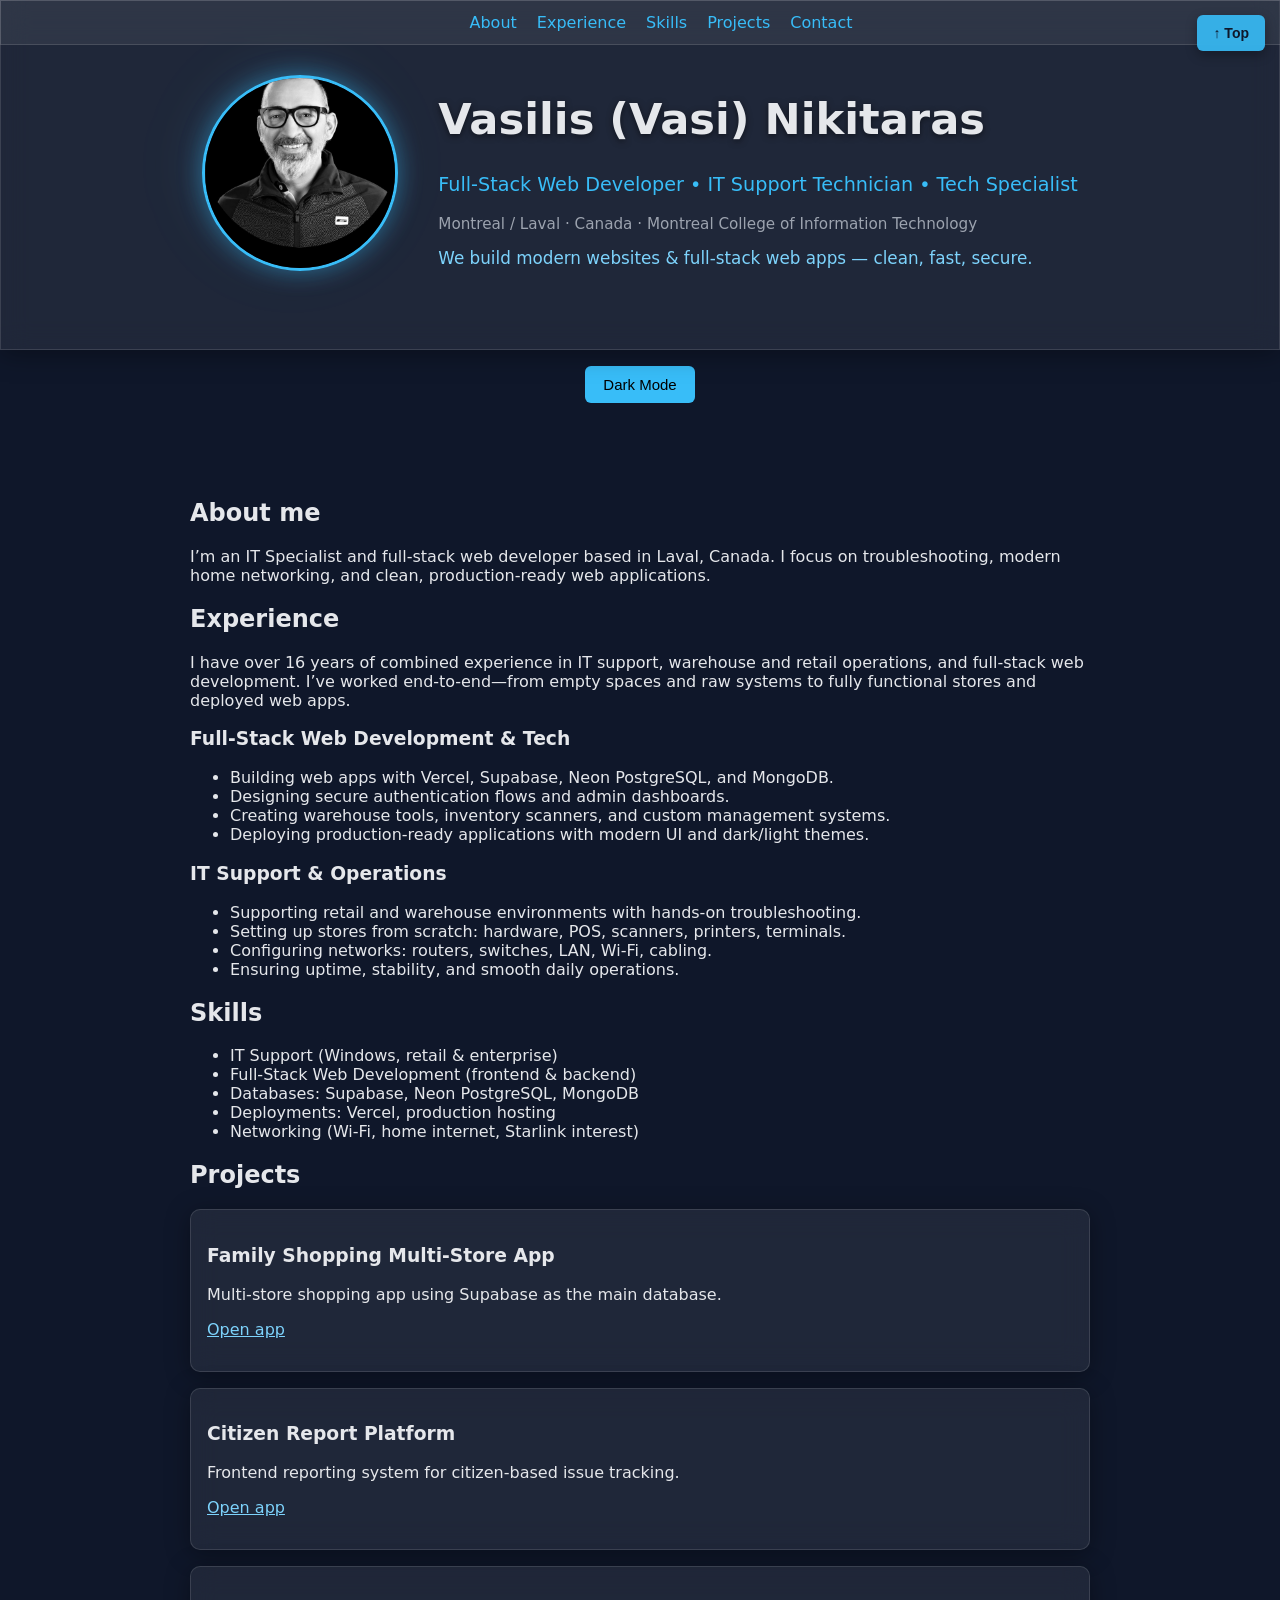
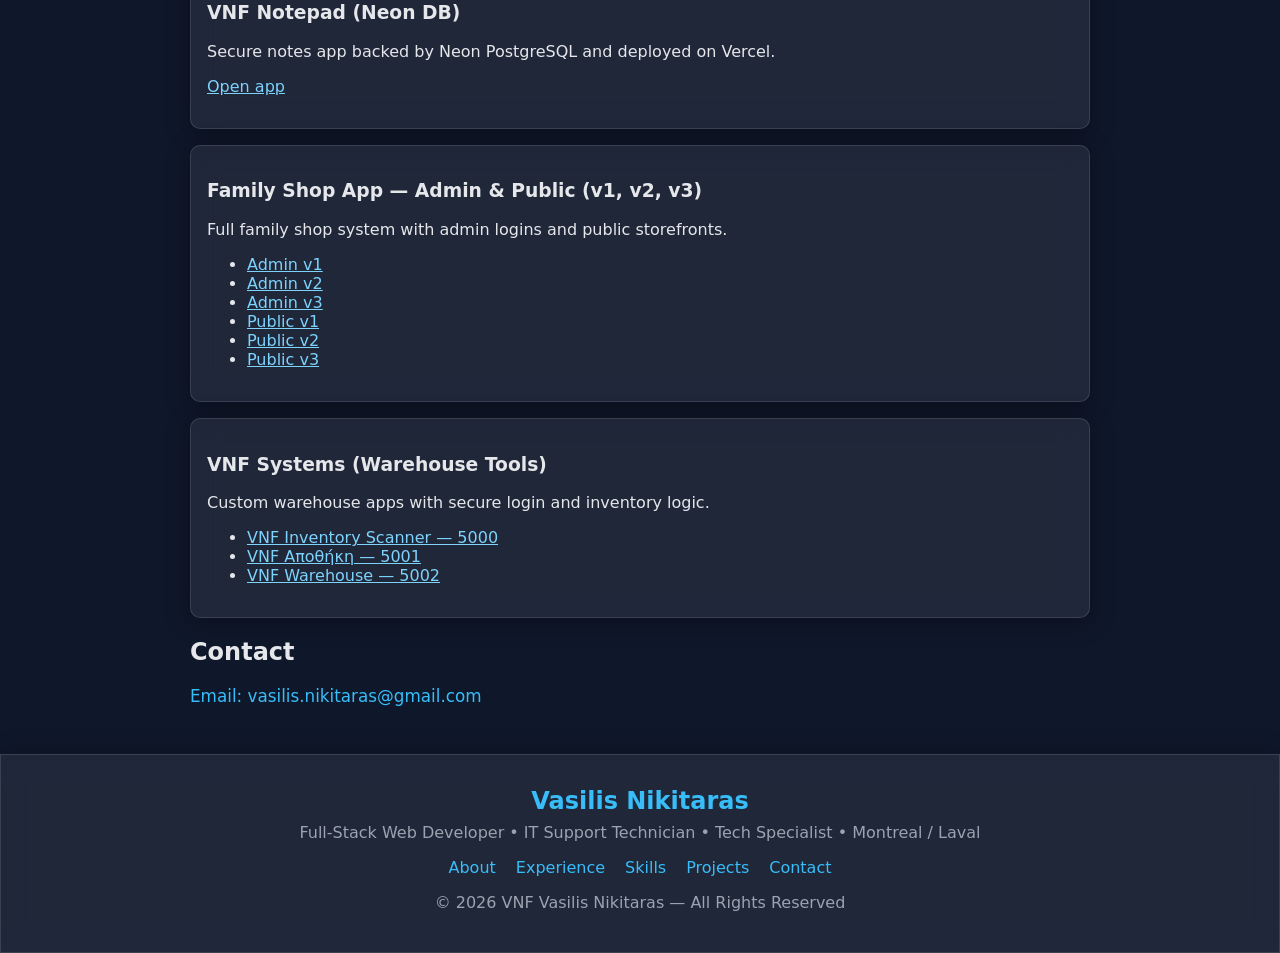
==== public/index.html @ 08d8224a "move all files into public folder" ====
<!DOCTYPE html>
<html lang="en">
<head>
  <meta charset="UTF-8">
  <title>Vasilis Nikitaras • IT Support & Web Dev</title>
  <link rel="stylesheet" href="css/style.css">
</head>
<body>

<button class="back-to-top" onclick="window.scrollTo({top: 0, behavior: 'smooth'})">
  ↑ Top
</button>

<!-- Navbar -->
<nav class="navbar glass">
  <a href="#about">About</a>
  <a href="#experience">Experience</a>
  <a href="#skills">Skills</a>
  <a href="#projects">Projects</a>
  <a href="#contact">Contact</a>
</nav>

<!-- Hero -->
<header class="hero glass">
  <div class="hero-content">

    <div class="hero-left">
      <img src="images/profile.png" alt="Vasilis Nikitaras" class="profile-photo">
    </div>

    <div class="hero-right">
      <h1>Vasilis (Vasi) Nikitaras</h1>
      <p class="tagline">Full‑Stack Web Developer • IT Support Technician • Tech Specialist</p>
      <p class="location">Montreal / Laval · Canada · Montreal College of Information Technology</p>
      <p class="builds">We build modern websites & full‑stack web apps — clean, fast, secure.</p>
    </div>

  </div>
</header>

<!-- Theme toggle -->
<button id="themeToggle" class="theme-btn">Dark Mode</button>

<main>

  <!-- About -->
  <section id="about" class="about scroll-animate">
    <h2>About me</h2>
    <p>
      I’m an IT Specialist and full‑stack web developer based in Laval, Canada.
      I focus on troubleshooting, modern home networking, and clean, production‑ready web applications.
    </p>
  </section>

  <!-- Experience -->
  <section id="experience" class="experience scroll-animate">
    <h2>Experience</h2>

    <p>
      I have over 16 years of combined experience in IT support, warehouse and retail operations,
      and full‑stack web development. I’ve worked end‑to‑end—from empty spaces and raw systems
      to fully functional stores and deployed web apps.
    </p>

    <h3>Full‑Stack Web Development & Tech</h3>
    <ul>
      <li>Building web apps with Vercel, Supabase, Neon PostgreSQL, and MongoDB.</li>
      <li>Designing secure authentication flows and admin dashboards.</li>
      <li>Creating warehouse tools, inventory scanners, and custom management systems.</li>
      <li>Deploying production‑ready applications with modern UI and dark/light themes.</li>
    </ul>

    <h3>IT Support & Operations</h3>
    <ul>
      <li>Supporting retail and warehouse environments with hands‑on troubleshooting.</li>
      <li>Setting up stores from scratch: hardware, POS, scanners, printers, terminals.</li>
      <li>Configuring networks: routers, switches, LAN, Wi‑Fi, cabling.</li>
      <li>Ensuring uptime, stability, and smooth daily operations.</li>
    </ul>
  </section>

  <!-- Skills -->
  <section id="skills" class="skills scroll-animate">
    <h2>Skills</h2>
    <ul>
      <li>IT Support (Windows, retail & enterprise)</li>
      <li>Full‑Stack Web Development (frontend & backend)</li>
      <li>Databases: Supabase, Neon PostgreSQL, MongoDB</li>
      <li>Deployments: Vercel, production hosting</li>
      <li>Networking (Wi‑Fi, home internet, Starlink interest)</li>
    </ul>
  </section>

  <!-- Projects -->
  <section id="projects" class="projects scroll-animate">
    <h2>Projects</h2>

    <div class="project glass">
      <h3>Family Shopping Multi‑Store App</h3>
      <p>Multi‑store shopping app using Supabase as the main database.</p>
      <p><a href="https://family-shopping-multi.vercel.app/auth.html" target="_blank">Open app</a></p>
    </div>

    <div class="project glass">
      <h3>Citizen Report Platform</h3>
      <p>Frontend reporting system for citizen‑based issue tracking.</p>
      <p><a href="https://citizen-report-frontend-main.vercel.app/auth.html" target="_blank">Open app</a></p>
    </div>

    <div class="project glass">
      <h3>VNF Notepad (Neon DB)</h3>
      <p>Secure notes app backed by Neon PostgreSQL and deployed on Vercel.</p>
      <p><a href="https://vnf-notepad.vercel.app/auth.html" target="_blank">Open app</a></p>
    </div>

    <div class="project glass">
      <h3>Family Shop App — Admin & Public (v1, v2, v3)</h3>
      <p>Full family shop system with admin logins and public storefronts.</p>
      <ul>
        <li><a href="https://family-shop-app.vercel.app/auth.html" target="_blank">Admin v1</a></li>
        <li><a href="https://family-shop-app-v2.vercel.app/auth.html" target="_blank">Admin v2</a></li>
        <li><a href="https://family-shop-app-v3-five.vercel.app/auth.html" target="_blank">Admin v3</a></li>
        <li><a href="https://family-shop-app.vercel.app/auth.html" target="_blank">Public v1</a></li>
        <li><a href="https://family-shop-app-v2.vercel.app/auth.html" target="_blank">Public v2</a></li>
        <li><a href="https://family-shop-app-v3-five.vercel.app/auth.html" target="_blank">Public v3</a></li>
      </ul>
    </div>

    <div class="project glass">
      <h3>VNF Systems (Warehouse Tools)</h3>
      <p>Custom warehouse apps with secure login and inventory logic.</p>
      <ul>
        <li><a href="https://warehouse-5000.vercel.app/auth.html" target="_blank">VNF Inventory Scanner — 5000</a></li>
        <li><a href="https://warehouse-5001.vercel.app/auth.html" target="_blank">VNF Αποθήκη — 5001</a></li>
        <li><a href="https://warehouse-5002.vercel.app/auth.html" target="_blank">VNF Warehouse — 5002</a></li>
      </ul>
    </div>

  </section>

  <!-- Contact -->
  <section id="contact" class="contact scroll-animate">
    <h2>Contact</h2>
    <p>Email: vasilis.nikitaras@gmail.com</p>
  </section>

</main>

<!-- Footer -->
<footer class="footer glass scroll-animate">
  <div class="footer-content">
    <h3>Vasilis Nikitaras</h3>
    <p>Full‑Stack Web Developer • IT Support Technician • Tech Specialist • Montreal / Laval</p>

    <div class="footer-links">
      <a href="#about">About</a>
      <a href="#experience">Experience</a>
      <a href="#skills">Skills</a>
      <a href="#projects">Projects</a>
      <a href="#contact">Contact</a>
    </div>

    <p class="copyright">© 2026 VNF Vasilis Nikitaras — All Rights Reserved</p>
  </div>
</footer>

<script src="js/app.js"></script>
</body>
</html>
---- public/css/style.css ----
/* ===== Base ===== */
body {
  margin: 0;
  font-family: system-ui;
  background: #0f172a;
  color: #e5e7eb;
  transition: background 0.3s, color 0.3s;
}

html {
  scroll-behavior: smooth;
}

main {
  max-width: 900px;
  margin: 6rem auto 2rem;
  padding: 0 1rem;
}

/* ===== Glass UI ===== */
.glass {
  backdrop-filter: blur(14px);
  background: rgba(255,255,255,0.07);
  border: 1px solid rgba(255,255,255,0.12);
  box-shadow: 0 4px 25px rgba(0,0,0,0.35);
  transition: 0.3s;
}

/* ===== Navbar ===== */
.navbar {
  position: fixed;
  top: 0;
  width: 100%;
  padding: 12px 20px;
  display: flex;
  justify-content: center;
  gap: 20px;
  z-index: 999;
}

.navbar a {
  color: #38bdf8;
  text-decoration: none;
  font-weight: 500;
  transition: 0.2s;
}

.navbar a:hover {
  text-decoration: underline;
  color: #7dd3fc;
}

/* ===== Hero with Photo ===== */
.hero {
  padding: 4rem 1rem;
}

.hero-content {
  display: flex;
  align-items: center;
  justify-content: center;
  flex-wrap: wrap;
  gap: 2.5rem;
  position: relative;
}

/* Gradient spotlight behind photo */
.hero-left {
  position: relative;
}

.hero-left::before {
  content: "";
  position: absolute;
  width: 240px;
  height: 240px;
  border-radius: 50%;
  background: radial-gradient(circle, rgba(56,189,248,0.25), transparent 70%);
  top: -30px;
  left: -30px;
  filter: blur(25px);
  z-index: -1;
}

/* Photo */
.profile-photo {
  width: 190px;
  height: 190px;
  border-radius: 50%;
  object-fit: cover;
  border: 3px solid #38bdf8;
  box-shadow: 0 0 25px rgba(56,189,248,0.45);
  transition: 0.3s ease;
}

/* Hover glow */
.profile-photo:hover {
  transform: scale(1.04);
  box-shadow: 0 0 40px rgba(56,189,248,0.8);
}

/* Hero text */
.hero-right h1 {
  font-size: 2.7rem;
  color: #e5e7eb;
  text-shadow: 0 2px 6px rgba(0,0,0,0.5);
}

.tagline {
  font-size: 1.2rem;
  color: #38bdf8;
}

.location {
  font-size: 0.95rem;
  color: #9ca3af;
}

.builds {
  font-size: 1.05rem;
  color: #7dd3fc;
  margin-top: 0.5rem;
}

/* ===== Theme Toggle ===== */
.theme-btn {
  margin: 1rem auto;
  display: block;
  padding: 10px 18px;
  background: #38bdf8;
  border: none;
  border-radius: 6px;
  cursor: pointer;
  font-size: 15px;
  transition: 0.3s;
}

.theme-btn:hover {
  background: #7dd3fc;
}

/* ===== Light Mode ===== */
body.light {
  background: #f5f5f5;
  color: #111;
}

body.light .glass {
  background: rgba(255,255,255,0.65);
  border-color: #ccc;
}

body.light .hero-right h1 {
  color: #111;
  text-shadow: none;
}

body.light .tagline {
  color: #0077cc;
}

body.light .builds {
  color: #005fa3;
}

/* ===== Fix invisible links in dark mode ===== */
body:not(.light) a {
  color: #38bdf8 !important;
}

body:not(.light) .project a {
  color: #7dd3fc !important;
}

body:not(.light) .project ul li a {
  color: #7dd3fc !important;
}

/* ===== Animations ===== */
.scroll-animate {
  opacity: 0;
  transform: translateY(30px);
  transition: all 0.8s ease;
}

.scroll-animate.visible {
  opacity: 1;
  transform: translateY(0);
}

/* ===== Project Cards ===== */
.project {
  padding: 1rem;
  border-radius: 10px;
  margin-bottom: 1rem;
  transition: transform 0.25s, box-shadow 0.25s;
}

/* Hover lift */
.project:hover {
  transform: translateY(-5px);
  box-shadow: 0 4px 14px rgba(0,0,0,0.35);
}

/* Micro‑animations for projects */
.project {
  opacity: 0;
  transform: translateY(20px) scale(0.98);
  transition: all 0.6s ease;
}

.project.show {
  opacity: 1;
  transform: translateY(0) scale(1);
}

/* ===== Premium link hover ===== */
a {
  position: relative;
  transition: color 0.3s ease;
}

a::after {
  content: "";
  position: absolute;
  left: 0;
  bottom: -3px;
  width: 0%;
  height: 2px;
  background: currentColor;
  transition: width 0.3s ease;
}

a:hover::after {
  width: 100%;
}

/* ===== Contact ===== */
.contact p {
  color: #38bdf8;
  font-size: 1.05rem;
}

/* ===== Footer ===== */
.footer {
  margin-top: 3rem;
  padding: 2rem 1rem;
  text-align: center;
}

.footer-content h3 {
  margin: 0;
  font-size: 1.5rem;
  color: #38bdf8;
}

.footer-content p {
  margin: 0.5rem 0;
  color: #9ca3af;
}

.footer-links {
  margin: 1rem 0;
  display: flex;
  justify-content: center;
  gap: 20px;
}

.footer-links a {
  color: #38bdf8;
  text-decoration: none;
  font-weight: 500;
  transition: 0.2s;
}

.footer-links a:hover {
  text-decoration: underline;
  color: #7dd3fc;
}

/* ===== Responsive ===== */
@media (max-width: 600px) {
  .footer-links {
    flex-direction: column;
    gap: 10px;
  }

  .hero-right h1 {
    font-size: 2.2rem;
  }

  main {
    margin-top: 7rem;
  }
}

/* ===== Back to Top Button ===== */
.back-to-top {
  position: fixed;
  top: 15px;
  right: 15px;
  padding: 10px 16px;
  background: rgba(56,189,248,0.9);
  color: #0f172a;
  border: none;
  border-radius: 6px;
  cursor: pointer;
  font-weight: 600;
  font-size: 14px;
  box-shadow: 0 4px 12px rgba(0,0,0,0.3);
  backdrop-filter: blur(6px);
  transition: 0.3s;
  z-index: 9999;
}

.back-to-top:hover {
  background: #7dd3fc;
  transform: translateY(-2px);
}

/* Hide on small screens */
@media (max-width: 600px) {
  .back-to-top {
    display: none;
  }
}
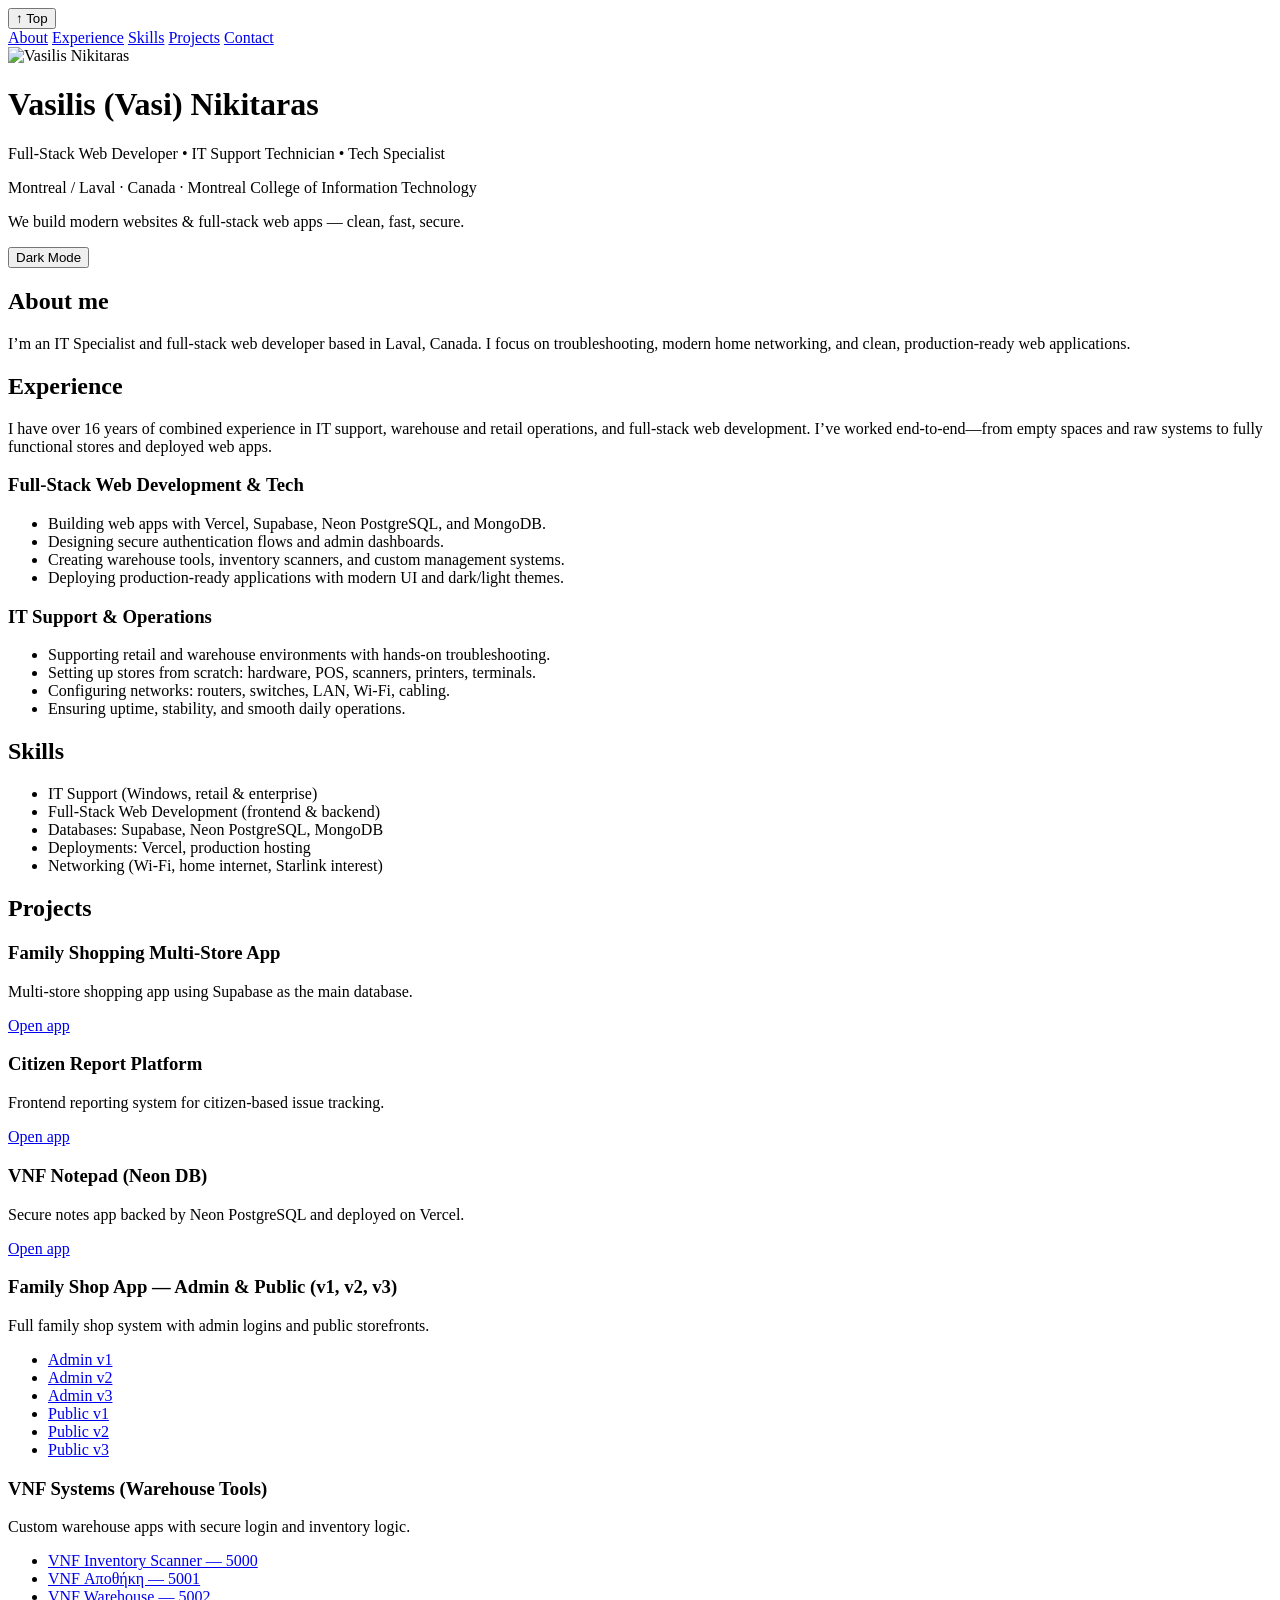
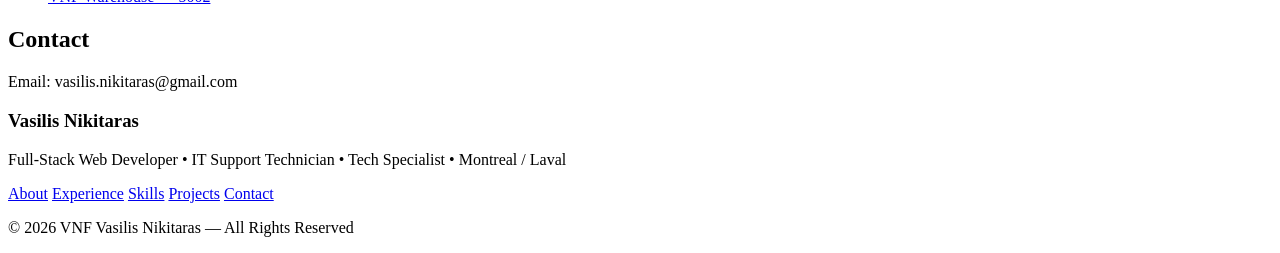
==== commit 70865c58: "restore public structure" ====
--- a/public/index.html
+++ b/public/index.html
@@ -3,7 +3,7 @@
 <head>
   <meta charset="UTF-8">
   <title>Vasilis Nikitaras • IT Support & Web Dev</title>
-  <link rel="stylesheet" href="css/style.css">
+  <link rel="stylesheet" href="public/css/style.css">
 </head>
 <body>
 
@@ -25,7 +25,7 @@
   <div class="hero-content">
 
     <div class="hero-left">
-      <img src="images/profile.png" alt="Vasilis Nikitaras" class="profile-photo">
+      <img src="public/images/profile.png" alt="Vasilis Nikitaras" class="profile-photo">
     </div>
 
     <div class="hero-right">
@@ -164,6 +164,6 @@
   </div>
 </footer>
 
-<script src="js/app.js"></script>
+<script src="public/js/app.js"></script>
 </body>
 </html>
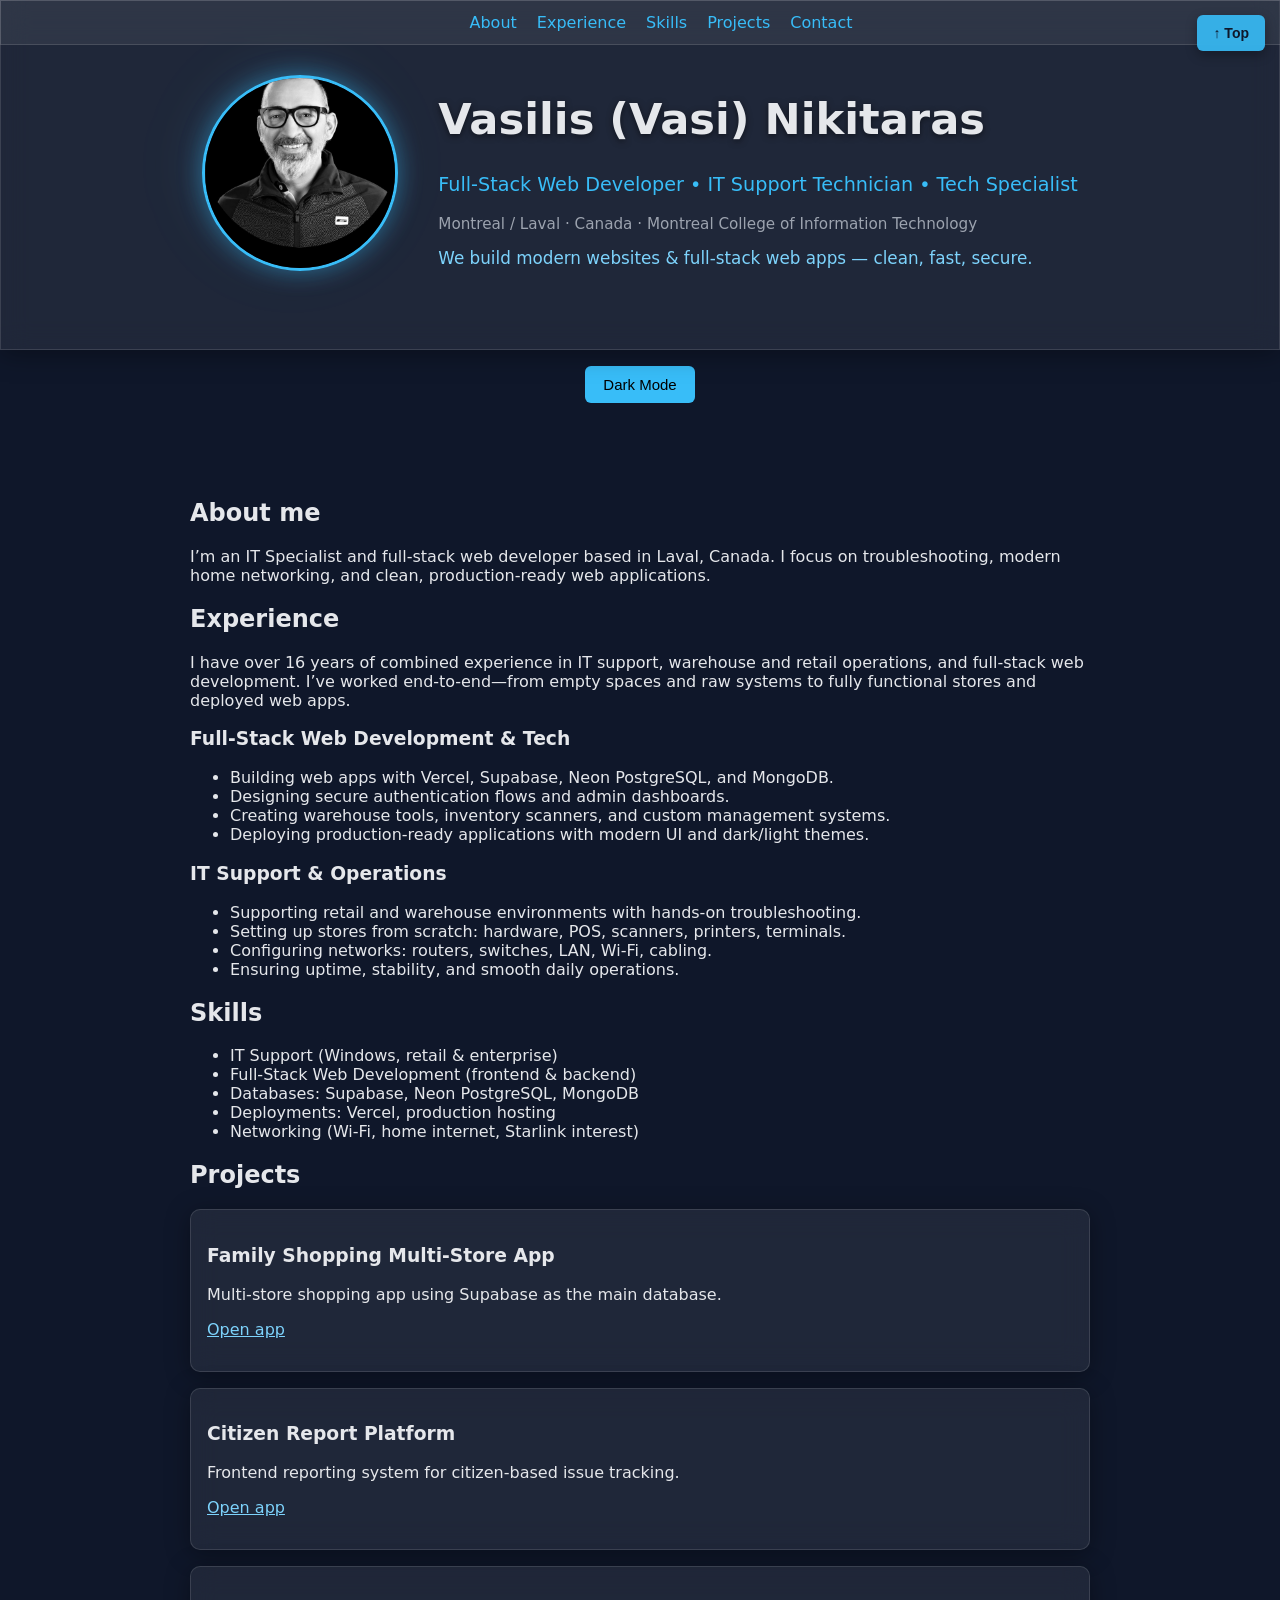
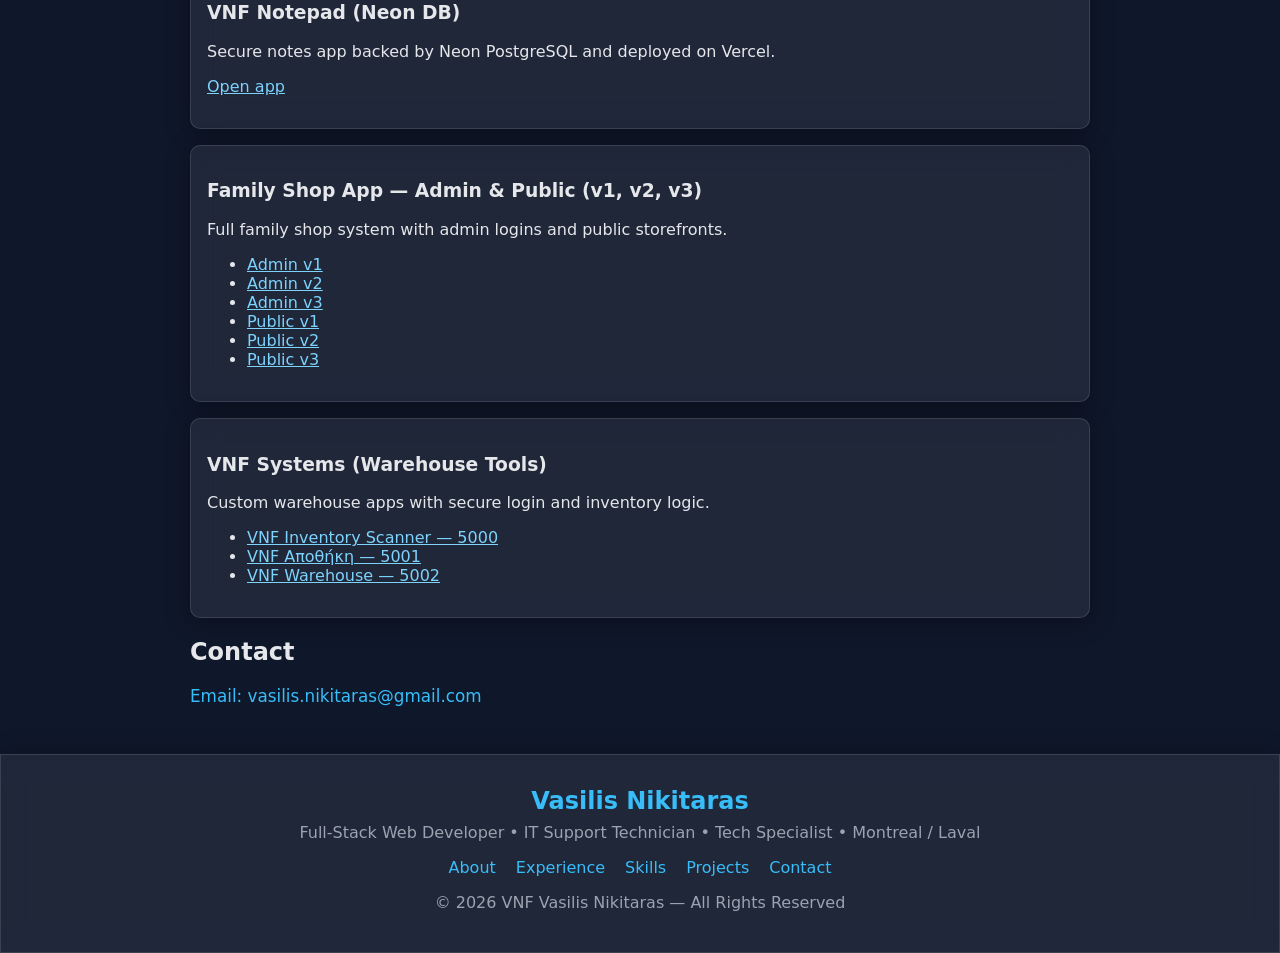
==== commit 5fd10a4a: "restore original index" ====
--- a/public/index.html
+++ b/public/index.html
@@ -3,7 +3,7 @@
 <head>
   <meta charset="UTF-8">
   <title>Vasilis Nikitaras • IT Support & Web Dev</title>
-  <link rel="stylesheet" href="public/css/style.css">
+  <link rel="stylesheet" href="css/style.css">
 </head>
 <body>
 
@@ -25,7 +25,7 @@
   <div class="hero-content">
 
     <div class="hero-left">
-      <img src="public/images/profile.png" alt="Vasilis Nikitaras" class="profile-photo">
+      <img src="images/profile.png" alt="Vasilis Nikitaras" class="profile-photo">
     </div>
 
     <div class="hero-right">
@@ -164,6 +164,6 @@
   </div>
 </footer>
 
-<script src="public/js/app.js"></script>
+<script src="js/app.js"></script>
 </body>
 </html>
--- a/public/css/style.css
+++ b/public/css/style.css
@@ -0,0 +1,326 @@
+/* ===== Base ===== */
+body {
+  margin: 0;
+  font-family: system-ui;
+  background: #0f172a;
+  color: #e5e7eb;
+  transition: background 0.3s, color 0.3s;
+}
+
+html {
+  scroll-behavior: smooth;
+}
+
+main {
+  max-width: 900px;
+  margin: 6rem auto 2rem;
+  padding: 0 1rem;
+}
+
+/* ===== Glass UI ===== */
+.glass {
+  backdrop-filter: blur(14px);
+  background: rgba(255,255,255,0.07);
+  border: 1px solid rgba(255,255,255,0.12);
+  box-shadow: 0 4px 25px rgba(0,0,0,0.35);
+  transition: 0.3s;
+}
+
+/* ===== Navbar ===== */
+.navbar {
+  position: fixed;
+  top: 0;
+  width: 100%;
+  padding: 12px 20px;
+  display: flex;
+  justify-content: center;
+  gap: 20px;
+  z-index: 999;
+}
+
+.navbar a {
+  color: #38bdf8;
+  text-decoration: none;
+  font-weight: 500;
+  transition: 0.2s;
+}
+
+.navbar a:hover {
+  text-decoration: underline;
+  color: #7dd3fc;
+}
+
+/* ===== Hero with Photo ===== */
+.hero {
+  padding: 4rem 1rem;
+}
+
+.hero-content {
+  display: flex;
+  align-items: center;
+  justify-content: center;
+  flex-wrap: wrap;
+  gap: 2.5rem;
+  position: relative;
+}
+
+/* Gradient spotlight behind photo */
+.hero-left {
+  position: relative;
+}
+
+.hero-left::before {
+  content: "";
+  position: absolute;
+  width: 240px;
+  height: 240px;
+  border-radius: 50%;
+  background: radial-gradient(circle, rgba(56,189,248,0.25), transparent 70%);
+  top: -30px;
+  left: -30px;
+  filter: blur(25px);
+  z-index: -1;
+}
+
+/* Photo */
+.profile-photo {
+  width: 190px;
+  height: 190px;
+  border-radius: 50%;
+  object-fit: cover;
+  border: 3px solid #38bdf8;
+  box-shadow: 0 0 25px rgba(56,189,248,0.45);
+  transition: 0.3s ease;
+}
+
+/* Hover glow */
+.profile-photo:hover {
+  transform: scale(1.04);
+  box-shadow: 0 0 40px rgba(56,189,248,0.8);
+}
+
+/* Hero text */
+.hero-right h1 {
+  font-size: 2.7rem;
+  color: #e5e7eb;
+  text-shadow: 0 2px 6px rgba(0,0,0,0.5);
+}
+
+.tagline {
+  font-size: 1.2rem;
+  color: #38bdf8;
+}
+
+.location {
+  font-size: 0.95rem;
+  color: #9ca3af;
+}
+
+.builds {
+  font-size: 1.05rem;
+  color: #7dd3fc;
+  margin-top: 0.5rem;
+}
+
+/* ===== Theme Toggle ===== */
+.theme-btn {
+  margin: 1rem auto;
+  display: block;
+  padding: 10px 18px;
+  background: #38bdf8;
+  border: none;
+  border-radius: 6px;
+  cursor: pointer;
+  font-size: 15px;
+  transition: 0.3s;
+}
+
+.theme-btn:hover {
+  background: #7dd3fc;
+}
+
+/* ===== Light Mode ===== */
+body.light {
+  background: #f5f5f5;
+  color: #111;
+}
+
+body.light .glass {
+  background: rgba(255,255,255,0.65);
+  border-color: #ccc;
+}
+
+body.light .hero-right h1 {
+  color: #111;
+  text-shadow: none;
+}
+
+body.light .tagline {
+  color: #0077cc;
+}
+
+body.light .builds {
+  color: #005fa3;
+}
+
+/* ===== Fix invisible links in dark mode ===== */
+body:not(.light) a {
+  color: #38bdf8 !important;
+}
+
+body:not(.light) .project a {
+  color: #7dd3fc !important;
+}
+
+body:not(.light) .project ul li a {
+  color: #7dd3fc !important;
+}
+
+/* ===== Animations ===== */
+.scroll-animate {
+  opacity: 0;
+  transform: translateY(30px);
+  transition: all 0.8s ease;
+}
+
+.scroll-animate.visible {
+  opacity: 1;
+  transform: translateY(0);
+}
+
+/* ===== Project Cards ===== */
+.project {
+  padding: 1rem;
+  border-radius: 10px;
+  margin-bottom: 1rem;
+  transition: transform 0.25s, box-shadow 0.25s;
+}
+
+/* Hover lift */
+.project:hover {
+  transform: translateY(-5px);
+  box-shadow: 0 4px 14px rgba(0,0,0,0.35);
+}
+
+/* Micro‑animations for projects */
+.project {
+  opacity: 0;
+  transform: translateY(20px) scale(0.98);
+  transition: all 0.6s ease;
+}
+
+.project.show {
+  opacity: 1;
+  transform: translateY(0) scale(1);
+}
+
+/* ===== Premium link hover ===== */
+a {
+  position: relative;
+  transition: color 0.3s ease;
+}
+
+a::after {
+  content: "";
+  position: absolute;
+  left: 0;
+  bottom: -3px;
+  width: 0%;
+  height: 2px;
+  background: currentColor;
+  transition: width 0.3s ease;
+}
+
+a:hover::after {
+  width: 100%;
+}
+
+/* ===== Contact ===== */
+.contact p {
+  color: #38bdf8;
+  font-size: 1.05rem;
+}
+
+/* ===== Footer ===== */
+.footer {
+  margin-top: 3rem;
+  padding: 2rem 1rem;
+  text-align: center;
+}
+
+.footer-content h3 {
+  margin: 0;
+  font-size: 1.5rem;
+  color: #38bdf8;
+}
+
+.footer-content p {
+  margin: 0.5rem 0;
+  color: #9ca3af;
+}
+
+.footer-links {
+  margin: 1rem 0;
+  display: flex;
+  justify-content: center;
+  gap: 20px;
+}
+
+.footer-links a {
+  color: #38bdf8;
+  text-decoration: none;
+  font-weight: 500;
+  transition: 0.2s;
+}
+
+.footer-links a:hover {
+  text-decoration: underline;
+  color: #7dd3fc;
+}
+
+/* ===== Responsive ===== */
+@media (max-width: 600px) {
+  .footer-links {
+    flex-direction: column;
+    gap: 10px;
+  }
+
+  .hero-right h1 {
+    font-size: 2.2rem;
+  }
+
+  main {
+    margin-top: 7rem;
+  }
+}
+
+/* ===== Back to Top Button ===== */
+.back-to-top {
+  position: fixed;
+  top: 15px;
+  right: 15px;
+  padding: 10px 16px;
+  background: rgba(56,189,248,0.9);
+  color: #0f172a;
+  border: none;
+  border-radius: 6px;
+  cursor: pointer;
+  font-weight: 600;
+  font-size: 14px;
+  box-shadow: 0 4px 12px rgba(0,0,0,0.3);
+  backdrop-filter: blur(6px);
+  transition: 0.3s;
+  z-index: 9999;
+}
+
+.back-to-top:hover {
+  background: #7dd3fc;
+  transform: translateY(-2px);
+}
+
+/* Hide on small screens */
+@media (max-width: 600px) {
+  .back-to-top {
+    display: none;
+  }
+}
